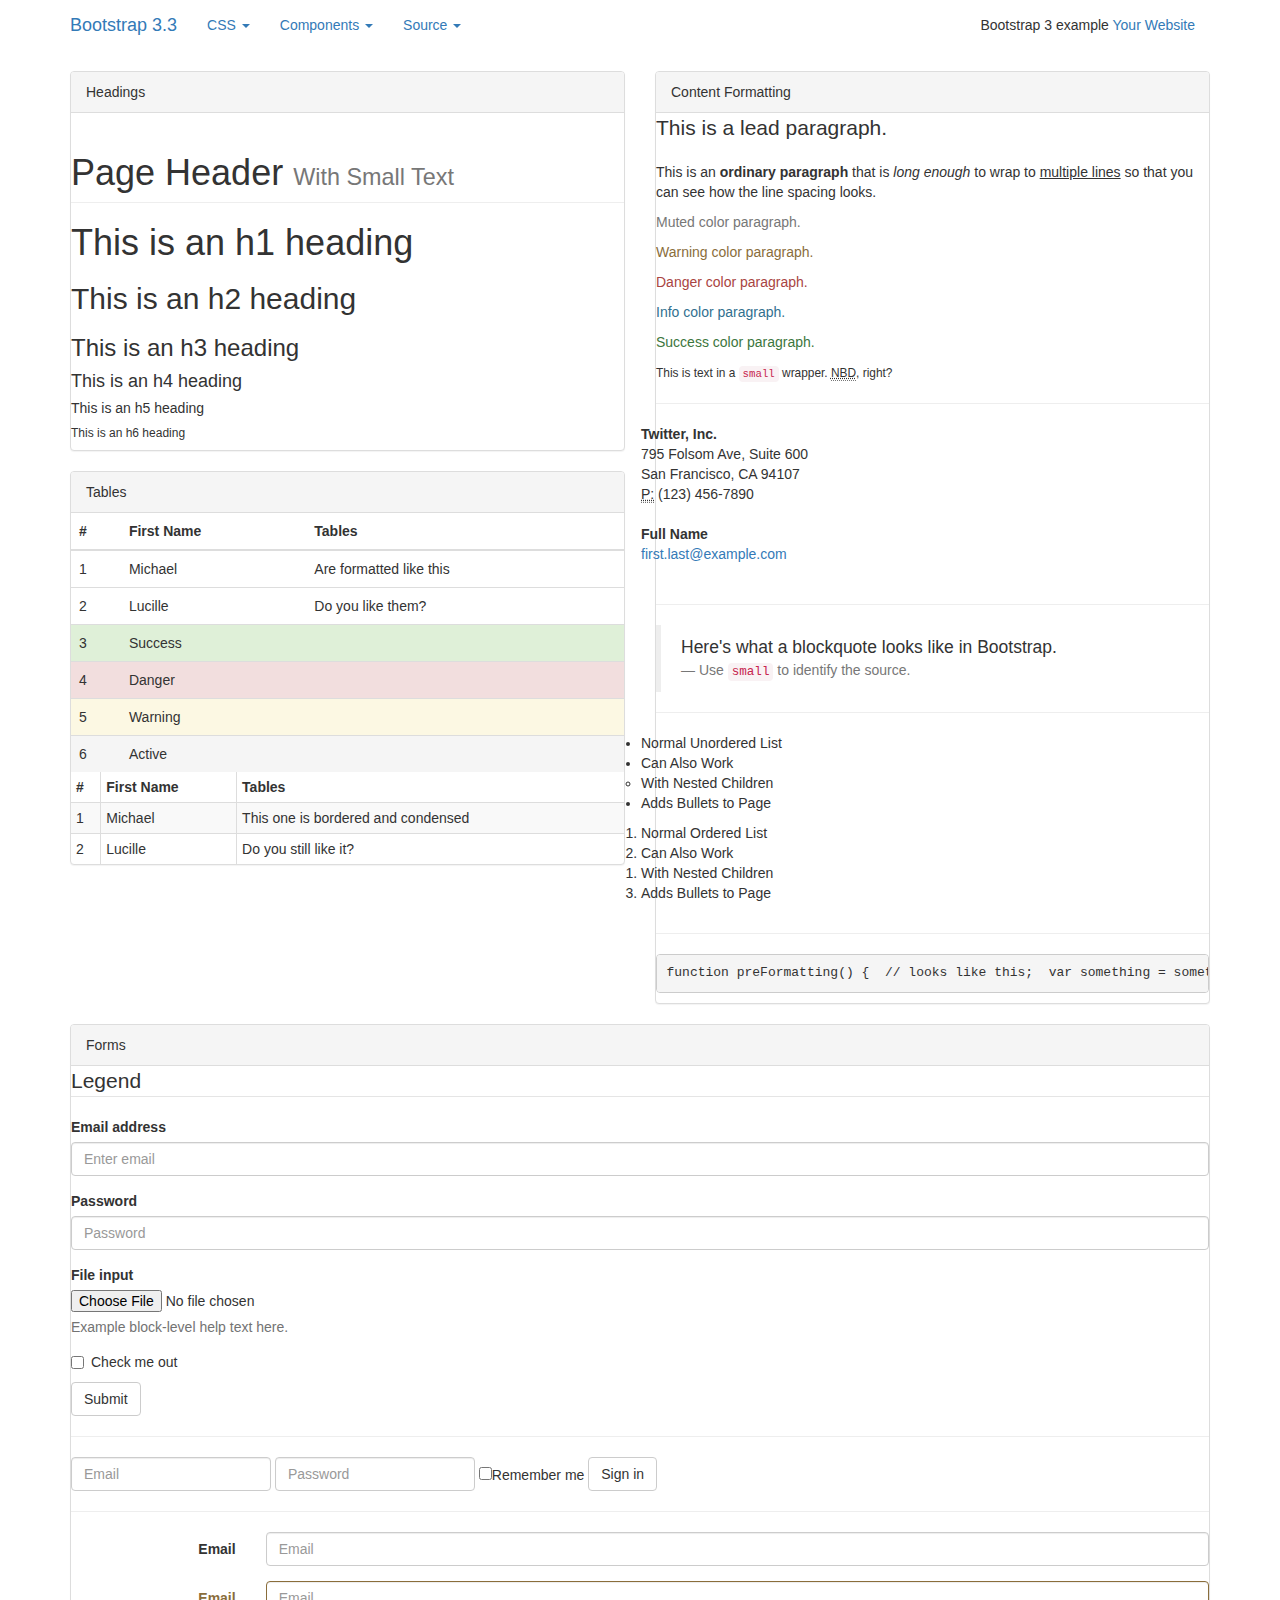
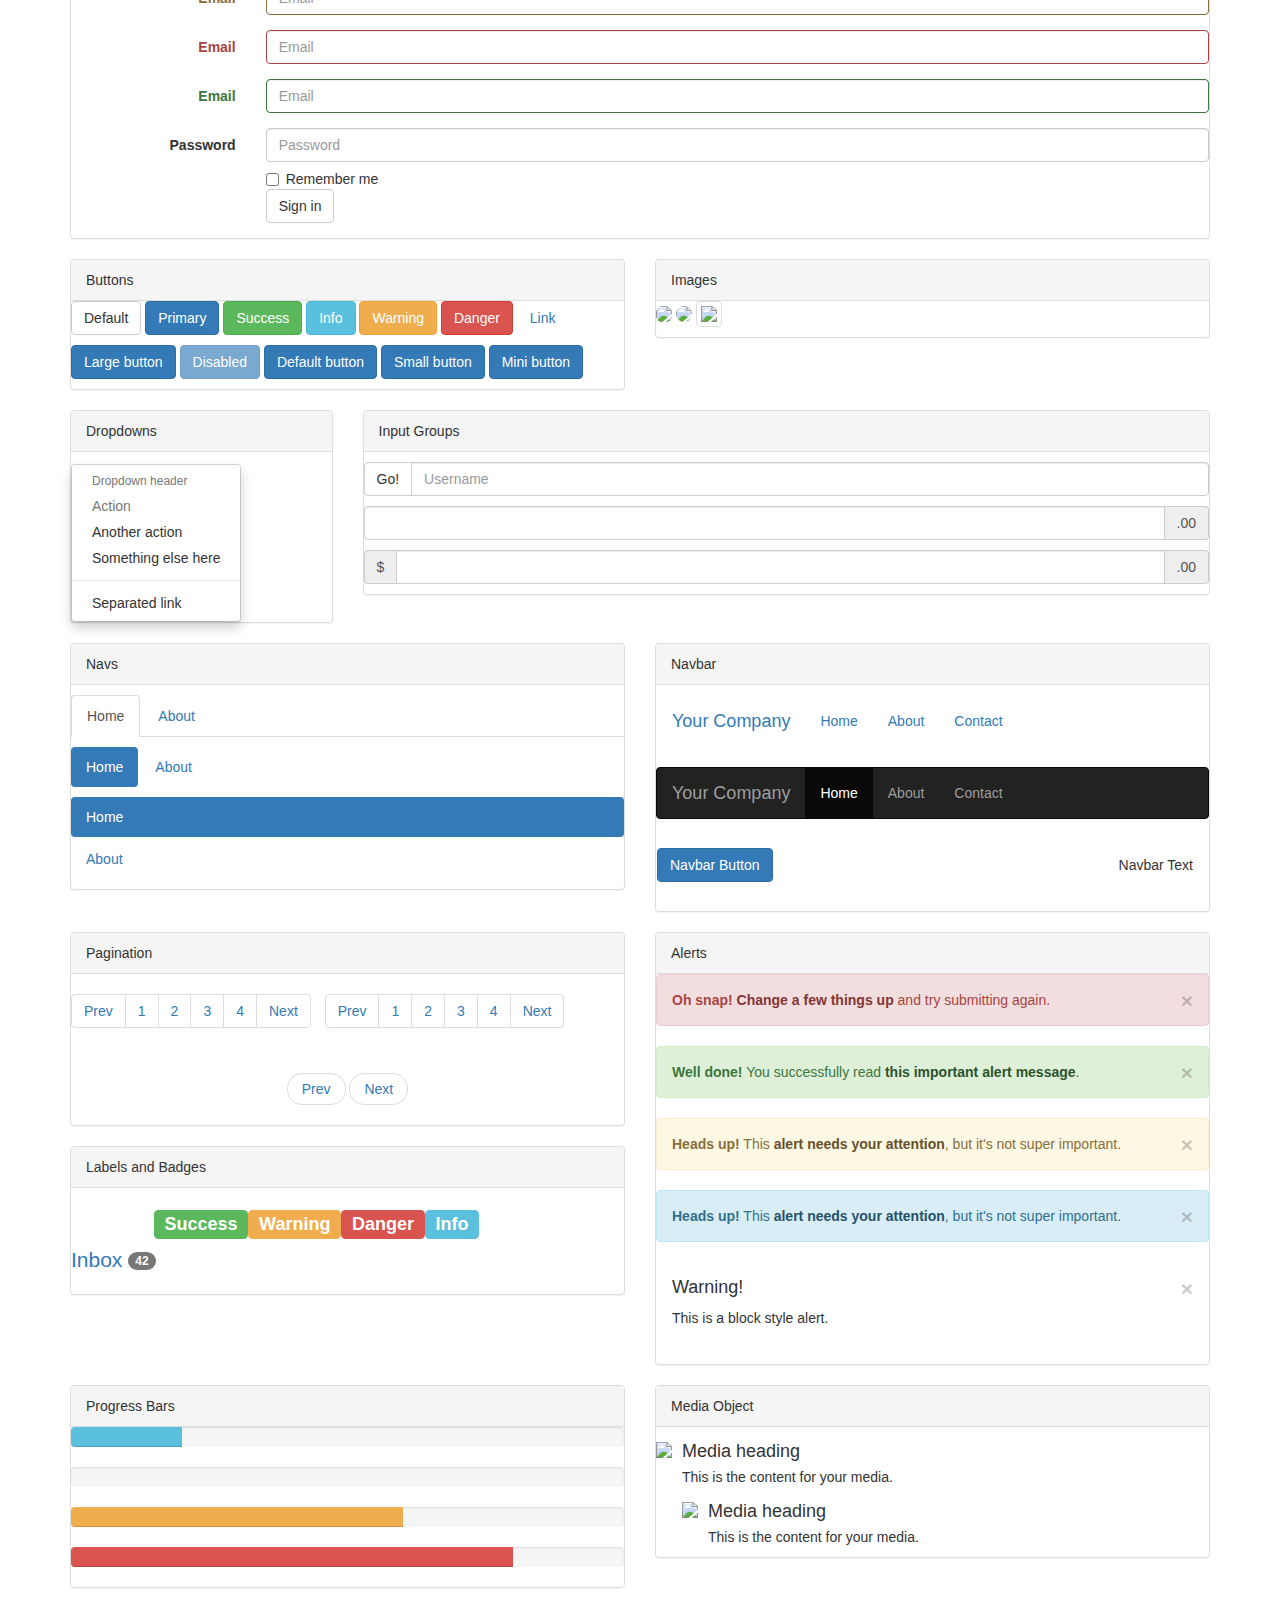
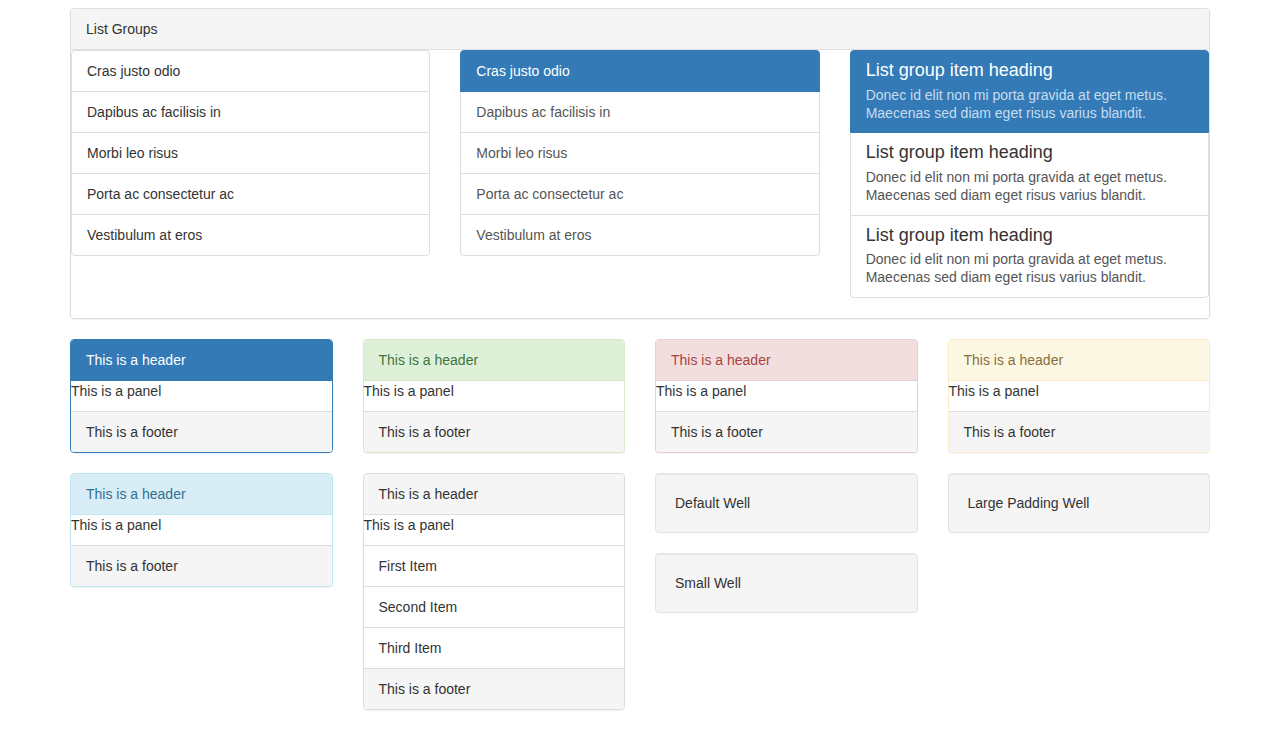
==== index.html @ eff976f9 "initial Project Planning" ====
<!DOCTYPE html>
<html lang="en" class="no-js">

<head>
	<meta charset="utf-8">
	<meta http-equiv="X-UA-Compatible" content="IE=edge">
	<meta name="viewport" content="width=device-width, initial-scale=1">
	<link rel="shortcut icon" href="img/favicon.ico">
	<meta name="theme-color" content=" choose a color for your website">
	<link rel="apple-touch-icon" sizes="57x57" href="img/favicon.ico">
	<link rel="apple-touch-icon" sizes="114x114" href="img/favicon.ico">
	<link rel="apple-touch-icon" sizes="72x72" href="img/favicon.ico">
	<link rel="apple-touch-icon" sizes="144x144" href="img/favicon.ico">
	<title> Inspiring Coffee </title>
	<meta name="author" content="Author ">
	<meta name="description" content="what is this website for">
	<meta name="keywords" content="keywords for your website">
	<!-- =============================================
				CSS Files
================================================== -->
	<link href="css/bootstrap.min.css" rel="stylesheet">
	<link href="css/font-awesome.min.css" rel="stylesheet">
	<link href="css/animate.css" rel="stylesheet">
	<link href="css/style.css" rel="stylesheet">
</head>


<body class=" ">
	<div class="navbar navbar-static-top">
		<div class="container">
			<a href="#" class="navbar-brand">Bootstrap 3.3</a>
			<ul class="nav navbar-nav">
				<li class="dropdown">
					<a href="#" class="dropdown-toggle" data-toggle="dropdown">CSS <span class="caret"></span></a>
					<ul class="dropdown-menu">
						<li><a href="#headings">Headings</a></li>
						<li><a href="#content-formatting">Content</a></li>
						<li><a href="#tables">Tables</a></li>
						<li><a href="#forms">Forms</a></li>
						<li><a href="#images">Images</a></li>
					</ul>
				</li>
				<li class="dropdown">
					<a href="#" class="dropdown-toggle" data-toggle="dropdown">Components <span class="caret"></span></a>
					<ul class="dropdown-menu">
						<li><a href="#dropdowns">Dropdowns</a></li>
						<li><a href="#input-groups">Input Groups</a></li>
						<li><a href="#navs">Navs</a></li>
						<li><a href="#navbar">Navbar</a></li>
						<li><a href="#pagination">Pagination</a></li>
						<li><a href="#alerts">Alerts</a></li>
						<li><a href="#labels">Labels</a></li>
						<li><a href="#progress">Progress</a></li>
						<li><a href="#media-object">Media Object</a></li>
						<li><a href="#list-groups">List Groups</a></li>
						<li><a href="#panels">Panels</a></li>
						<li><a href="#wells">Wells</a></li>
					</ul>
				</li>
				<li class="dropdown">
					<a href="#" class="dropdown-toggle" data-toggle="dropdown">Source <span class="caret"></span></a>
					<ul class="dropdown-menu">
						<li><a href="">bootstrap.css</a></li>
						<li><a href="">bootstrap.min.css</a></li>
						<li class="divider"></li>
						<li><a href="">variables.less</a></li>
						<li><a href="">theme.less</a></li>
					</ul>
				</li>
			</ul>
			<p class="navbar-text pull-right">Bootstrap 3 example <a href="#" target="_blank">Your Website </a></p>
		</div>
	</div>
	<div class="container">
		<div class="row">
			<div class="col-lg-6">
				<div class="panel panel-default" id="headings">
					<div class="panel-heading">Headings
					</div>
					<h1 class="page-header">Page Header <small>With Small Text</small></h1>
					<h1>This is an h1 heading</h1>
					<h2>This is an h2 heading</h2>
					<h3>This is an h3 heading</h3>
					<h4>This is an h4 heading</h4>
					<h5>This is an h5 heading</h5>
					<h6>This is an h6 heading</h6>
				</div>
				<div class="panel panel-default" id="tables">
					<div class="panel-heading">Tables
					</div>
					<table class="table table-hover">
						<thead>
							<tr>
								<th>#</th>
								<th>First Name</th>
								<th>Tables</th>
							</tr>
						</thead>
						<tbody>
							<tr>
								<td>1</td>
								<td>Michael</td>
								<td>Are formatted like this</td>
							</tr>
							<tr>
								<td>2</td>
								<td>Lucille</td>
								<td>Do you like them?</td>
							</tr>
							<tr class="success">
								<td>3</td>
								<td>Success</td>
								<td></td>
							</tr>
							<tr class="danger">
								<td>4</td>
								<td>Danger</td>
								<td></td>
							</tr>
							<tr class="warning">
								<td>5</td>
								<td>Warning</td>
								<td></td>
							</tr>
							<tr class="active">
								<td>6</td>
								<td>Active</td>
								<td></td>
							</tr>
						</tbody>
					</table>
					<table class="table table-striped table-bordered table-condensed">
						<thead>
							<tr>
								<th>#</th>
								<th>First Name</th>
								<th>Tables</th>
							</tr>
						</thead>
						<tbody>
							<tr>
								<td>1</td>
								<td>Michael</td>
								<td>This one is bordered and condensed</td>
							</tr>
							<tr>
								<td>2</td>
								<td>Lucille</td>
								<td>Do you still like it?</td>
							</tr>
						</tbody>
					</table>
				</div>
			</div>
			<div class="col-lg-6">
				<div class="panel panel-default" id="content-formatting">
					<div class="panel-heading">Content Formatting
					</div>
					<p class="lead">This is a lead paragraph.</p>
					<p>This is an <b>ordinary paragraph</b> that is <i>long enough</i> to wrap to <u>multiple lines</u> so that you can see how the line spacing looks.</p>
					<p class="text-muted">Muted color paragraph.</p>
					<p class="text-warning">Warning color paragraph.</p>
					<p class="text-danger">Danger color paragraph.</p>
					<p class="text-info">Info color paragraph.</p>
					<p class="text-success">Success color paragraph.</p>
					<p><small>This is text in a <code>small</code> wrapper. <abbr title="No Big Deal">NBD</abbr>, right?</small></p>
					<hr>
					<div class="row">
						<address class="col-6">                <strong>Twitter, Inc.</strong><br>                795 Folsom Ave, Suite 600<br>                San Francisco, CA 94107<br>                <abbr title="Phone">P:</abbr> (123) 456-7890              </address><address class="col-6">                <strong>Full Name</strong><br>                <a href="mailto:#">first.last@example.com</a>              </address>
					</div>
					<hr>
					<blockquote>Here's what a blockquote looks like in Bootstrap. <small>Use <code>small</code> to identify the source.</small>
					</blockquote>
					<hr>
					<div class="row">
						<div class="col-6">
							<ul>
								<li>Normal Unordered List</li>
								<li>Can Also Work
									<ul>
										<li>With Nested Children</li>
									</ul>
								</li>
								<li>Adds Bullets to Page</li>
							</ul>
						</div>
						<div class="col-6">
							<ol>
								<li>Normal Ordered List</li>
								<li>Can Also Work
									<ol>
										<li>With Nested Children</li>
									</ol>
								</li>
								<li>Adds Bullets to Page</li>
							</ol>
						</div>
					</div>
					<hr>
					<pre>function preFormatting() {  // looks like this;  var something = somethingElse;  return true;}</pre>
				</div>
			</div>
		</div>
		<div class="panel panel-default" id="forms">
			<div class="panel-heading">Forms
			</div>
			<form>
				<fieldset>
					<legend>Legend</legend>
					<div class="form-group">
						<label for="exampleInputEmail">Email address</label>
						<input type="text" class="form-control" id="exampleInputEmail" placeholder="Enter email">
					</div>
					<div class="form-group">
						<label for="exampleInputPassword">Password</label>
						<input type="password" class="form-control" id="exampleInputPassword" placeholder="Password">
					</div>
					<div class="form-group">
						<label for="exampleInputFile">File input</label>
						<input type="file" id="exampleInputFile">
						<p class="help-block">Example block-level help text here.</p>
					</div>
					<div class="checkbox">
						<label>
                <input type="checkbox">Check me out</label>
					</div>
					<button type="submit" class="btn btn-default">Submit</button>
				</fieldset>
			</form>
			<hr>
			<form class="form-inline">
				<input type="text" class="form-control" placeholder="Email" style="width: 200px;">
				<input type="password" class="form-control" placeholder="Password" style="width: 200px;">
				<div class="checkbox">
					<label>
              <input type="checkbox">Remember me</label>
				</div>
				<button type="submit" class="btn btn-default">Sign in</button>
			</form>
			<hr>
			<form class="form-horizontal">
				<div class="form-group">
					<label for="inputEmail" class="col-lg-2 control-label">Email</label>
					<div class="col-lg-10">
						<input type="text" class="form-control" id="inputEmail" placeholder="Email">
					</div>
				</div>
				<div class="form-group has-warning">
					<label for="inputEmail" class="col-lg-2 control-label">Email</label>
					<div class="col-lg-10">
						<input type="text" class="form-control" id="inputEmail" placeholder="Email">
					</div>
				</div>
				<div class="form-group has-error">
					<label for="inputEmail" class="col-lg-2 control-label">Email</label>
					<div class="col-lg-10">
						<input type="text" class="form-control" id="inputEmail" placeholder="Email">
					</div>
				</div>
				<div class="form-group has-success">
					<label for="inputEmail" class="col-lg-2 control-label">Email</label>
					<div class="col-lg-10">
						<input type="text" class="form-control" id="inputEmail" placeholder="Email">
					</div>
				</div>
				<div class="form-group">
					<label for="inputPassword" class="col-lg-2 control-label">Password</label>
					<div class="col-lg-10">
						<input type="password" class="form-control" id="inputPassword" placeholder="Password">
						<div class="checkbox">
							<label>
                  <input type="checkbox">Remember me</label>
						</div>
						<button type="submit" class="btn btn-default">Sign in</button>
					</div>
				</div>
			</form>
		</div>
		<div class="row">
			<div class="col-lg-6">
				<div class="panel panel-default" id="buttons">
					<div class="panel-heading">Buttons
					</div>
					<p>
						<!-- Standard gray button with gradient -->
						<button type="button" class="btn btn-default">Default</button>
						<!-- Provides extra visual weight and identifies the primary action in a set of buttons -->
						<button type="button" class="btn btn-primary">Primary</button>
						<!-- Indicates a successful or positive action -->
						<button type="button" class="btn btn-success">Success</button>
						<!-- Contextual button for informational alert messages -->
						<button type="button" class="btn btn-info">Info</button>
						<!-- Indicates caution should be taken with this action -->
						<button type="button" class="btn btn-warning">Warning</button>
						<!-- Indicates a dangerous or potentially negative action -->
						<button type="button" class="btn btn-danger">Danger</button>
						<!-- Deemphasize a button by making it look like a link while maintaining button behavior -->
						<button type="button" class="btn btn-link">Link</button></p>
					<p>
						<button type="button" class="btn btn-primary btn-large">Large button</button>
						<button type="button" class="btn btn-primary disabled">Disabled</button>
						<button type="button" class="btn btn-primary">Default button</button>
						<button type="button" class="btn btn-primary btn-small">Small button</button>
						<button type="button" class="btn btn-primary btn-mini">Mini button</button></p>
				</div>
			</div>
			<div class="col-lg-6">
				<div class="panel panel-default" id="images">
					<div class="panel-heading">Images
					</div>
					<p><img src="http://placehold.it/120x100" class="img-rounded">
						<img src="http://placehold.it/120x100" class="img-circle">
						<img src="http://placehold.it/120x100" class="img-thumbnail"></p>
				</div>
			</div>
		</div>
		<div class="row">
			<div class="col-lg-3">
				<div class="panel panel-default clearfix" id="dropdowns">
					<div class="panel-heading">Dropdowns
					</div>
					<p></p>
					<div class="dropdown">
						<!-- Link or button to toggle dropdown -->
						<ul class="dropdown-menu" role="menu" aria-labelledby="dropdownMenu" style="display: block; position: static;">
							<li class="dropdown-header">Dropdown header</li>
							<li class="disabled">
								<a tabindex="-1" href="#">Action</a>
							</li>
							<li>
								<a tabindex="-1" href="#">Another action</a>
							</li>
							<li>
								<a tabindex="-1" href="#">Something else here</a>
							</li>
							<li class="divider"></li>
							<li>
								<a tabindex="-1" href="#">Separated link</a>
							</li>
						</ul>
					</div>
					<p></p>
				</div>
			</div>
			<div class="col-lg-9">
				<div class="panel panel-default" id="input-groups">
					<div class="panel-heading">Input Groups
					</div>
					<p></p>
					<div class="input-group">
						<span class="input-group-btn">                <button class="btn btn-default" type="button">Go!</button>              </span><input type="text" class="form-control" placeholder="Username">
					</div>
					<p></p>
					<p></p>
					<div class="input-group">
						<input type="text" class="form-control input-large">
						<span class="input-group-addon input-large">.00</span>
					</div>
					<p></p>
					<p></p>
					<div class="input-group">
						<span class="input-group-addon">$</span><input type="text" class="form-control">
						<span class="input-group-addon">.00</span>
					</div>
					<p></p>
				</div>
			</div>
		</div>
		<div class="row">
			<div class="col-lg-6">
				<div class="panel panel-default" id="navs">
					<div class="panel-heading">Navs
					</div>
					<p></p>
					<ul class="nav nav-tabs">
						<li class="active">
							<a href="#">Home</a>
						</li>
						<li>
							<a href="#">About</a>
						</li>
					</ul>
					<p></p>
					<p></p>
					<ul class="nav nav-pills">
						<li class="active">
							<a href="#">Home</a>
						</li>
						<li>
							<a href="#">About</a>
						</li>
					</ul>
					<p></p>
					<p></p>
					<ul class="nav nav-stacked nav-pills">
						<li class="active">
							<a href="#">Home</a>
						</li>
						<li>
							<a href="#">About</a>
						</li>
					</ul>
					<p></p>
				</div>
			</div>
			<div class="col-lg-6" id="navbar">
				<div class="panel panel-default">
					<div class="panel-heading">Navbar
					</div>
					<p></p>
					<div class="navbar">
						<a href="#" class="navbar-brand">Your Company</a>
						<ul class="nav navbar-nav">
							<li class="active">
								<a href="#">Home</a>
							</li>
							<li>
								<a href="#">About</a>
							</li>
							<li>
								<a href="#">Contact</a>
							</li>
						</ul>
					</div>
					<div class="navbar navbar-inverse">
						<a href="#" class="navbar-brand">Your Company</a>
						<ul class="nav navbar-nav">
							<li class="active">
								<a href="#">Home</a>
							</li>
							<li>
								<a href="#">About</a>
							</li>
							<li>
								<a href="#">Contact</a>
							</li>
						</ul>
					</div>
					<div class="navbar">
						<a class="btn btn-primary navbar-btn">Navbar Button</a>
						<p class="navbar-text pull-right">Navbar Text</p>
					</div>
					<p></p>
				</div>
			</div>
		</div>
		<div class="row">
			<div class="col-lg-6">
				<div class="panel panel-default" id="pagination">
					<div class="panel-heading">Pagination
					</div>
					<ul class="pagination" style="margin-right: 10px;">
						<li>
							<a href="#">Prev</a>
						</li>
						<li>
							<a href="#">1</a>
						</li>
						<li>
							<a href="#">2</a>
						</li>
						<li>
							<a href="#">3</a>
						</li>
						<li>
							<a href="#">4</a>
						</li>
						<li>
							<a href="#">Next</a>
						</li>
					</ul>
					<ul class="pagination pagination-large">
						<li>
							<a href="#">Prev</a>
						</li>
						<li>
							<a href="#">1</a>
						</li>
						<li>
							<a href="#">2</a>
						</li>
						<li>
							<a href="#">3</a>
						</li>
						<li>
							<a href="#">4</a>
						</li>
						<li>
							<a href="#">Next</a>
						</li>
					</ul>
					<ul class="pager">
						<li>
							<a href="#">Prev</a>
						</li>
						<li>
							<a href="#">Next</a>
						</li>
					</ul>
				</div>
				<div class="panel panel-default" id="labels">
					<div class="panel-heading">Labels and Badges
					</div>
					<h3><span class="label">Default</span><span class="label label-success">Success</span><span class="label label-warning">Warning</span><span class="label label-danger">Danger</span><span class="label label-info">Info</span></h3>
					<p class="lead"><a href="#">Inbox <span class="badge">42</span></a></p>
				</div>
			</div>
			<div class="col-lg-6">
				<div class="panel panel-default" id="alerts">
					<div class="panel-heading">Alerts
					</div>
					<div>
						<div class="alert alert-danger">
							<button type="button" class="close" data-dismiss="alert">×</button>
							<strong>Oh snap!</strong> <a href="#" class="alert-link">Change a few things up</a> and try submitting again.
						</div>
						<div class="alert alert-success">
							<button type="button" class="close" data-dismiss="alert">×</button>
							<strong>Well done!</strong> You successfully read <a href="#" class="alert-link">this important alert message</a>.
						</div>
						<div class="alert alert-warning">
							<button type="button" class="close" data-dismiss="alert">×</button>
							<strong>Heads up!</strong> This <a href="#" class="alert-link">alert needs your attention</a>, but it's not super important.
						</div>
						<div class="alert alert-info">
							<button type="button" class="close" data-dismiss="alert">×</button>
							<strong>Heads up!</strong> This <a href="#" class="alert-link">alert needs your attention</a>, but it's not super important.
						</div>
						<div class="alert alert-block">
							<button type="button" class="close" data-dismiss="alert">×</button>
							<h4>Warning!</h4>
							<p>This is a block style alert.</p>
						</div>
					</div>
				</div>
			</div>
		</div>
		<div class="row">
			<div class="col-lg-6">
				<div class="panel panel-default" id="progress">
					<div class="panel-heading">Progress Bars
					</div>
					<div class="progress">
						<div class="progress-bar progress-bar-info" style="width: 20%"></div>
					</div>
					<div class="progress progress-striped active">
						<div class="progress-bar progress-bar-success"></div>
					</div>
					<div class="progress">
						<div class="progress-bar progress-bar-warning" style="width: 60%"></div>
					</div>
					<div class="progress">
						<div class="progress-bar progress-bar-danger" style="width: 80%"></div>
					</div>
				</div>
			</div>
			<div class="col-lg-6">
				<div class="panel panel-default" id="media-object">
					<div class="panel-heading">Media Object
					</div>
					<p></p>
					<div class="media">
						<a class="pull-left" href="#"> <img class="media-object" src="http://placehold.it/64x64"> </a>
						<div class="media-body">
							<h4 class="media-heading">Media heading</h4>
							<p>This is the content for your media.</p>
							<div class="media">
								<a class="pull-left" href="#"> <img class="media-object" src="http://placehold.it/64x64"> </a>
								<div class="media-body">
									<h4 class="media-heading">Media heading</h4>
									<p>This is the content for your media.</p>
								</div>
							</div>
						</div>
					</div>
				</div>
			</div>
		</div>
		<div class="panel panel-default" id="list-groups">
			<div class="panel-heading">List Groups
			</div>
			<div class="row">
				<div class="col-lg-4">
					<ul class="list-group">
						<li class="list-group-item">Cras justo odio</li>
						<li class="list-group-item">Dapibus ac facilisis in</li>
						<li class="list-group-item">Morbi leo risus</li>
						<li class="list-group-item">Porta ac consectetur ac</li>
						<li class="list-group-item">Vestibulum at eros</li>
					</ul>
				</div>
				<div class="col-lg-4">
					<div class="list-group">
						<a href="#" class="list-group-item active">          Cras justo odio        </a><a href="#" class="list-group-item">Dapibus ac facilisis in        </a><a href="#" class="list-group-item">Morbi leo risus        </a><a href="#" class="list-group-item">Porta ac consectetur ac        </a><a href="#" class="list-group-item">Vestibulum at eros        </a>
					</div>
				</div>
				<div class="col-lg-4">
					<div class="list-group">
						<a href="#" class="list-group-item active">
							<h4 class="list-group-item-heading">List group item heading</h4>
							<p class="list-group-item-text">Donec id elit non mi porta gravida at eget metus. Maecenas sed diam eget risus varius blandit.</p>
						</a>
						<a href="#" class="list-group-item">
							<h4 class="list-group-item-heading">List group item heading</h4>
							<p class="list-group-item-text">Donec id elit non mi porta gravida at eget metus. Maecenas sed diam eget risus varius blandit.</p>
						</a>
						<a href="#" class="list-group-item">
							<h4 class="list-group-item-heading">List group item heading</h4>
							<p class="list-group-item-text">Donec id elit non mi porta gravida at eget metus. Maecenas sed diam eget risus varius blandit.</p>
						</a>
					</div>
				</div>
			</div>
		</div>
		<div class="row">
			<div class="col-lg-3">
				<div class="panel panel-primary" id="panels">
					<div class="panel-heading">This is a header
					</div>
					<p>This is a panel</p>
					<div class="panel-footer">This is a footer
					</div>
				</div>
			</div>
			<div class="col-lg-3">
				<div class="panel panel-success">
					<div class="panel-heading">This is a header
					</div>
					<p>This is a panel</p>
					<div class="panel-footer">This is a footer
					</div>
				</div>
			</div>
			<div class="col-lg-3">
				<div class="panel panel-danger">
					<div class="panel-heading">This is a header
					</div>
					<p>This is a panel</p>
					<div class="panel-footer">This is a footer
					</div>
				</div>
			</div>
			<div class="col-lg-3">
				<div class="panel panel-warning">
					<div class="panel-heading">This is a header
					</div>
					<p>This is a panel</p>
					<div class="panel-footer">This is a footer
					</div>
				</div>
			</div>
		</div>
		<div class="row">
			<div class="col-lg-3">
				<div class="panel panel-info">
					<div class="panel-heading">This is a header
					</div>
					<p>This is a panel</p>
					<div class="panel-footer">This is a footer
					</div>
				</div>
			</div>
			<div class="col-lg-3">
				<div class="panel panel-default">
					<div class="panel-heading">This is a header
					</div>
					<p>This is a panel</p>
					<ul class="list-group list-group-flush">
						<li class="list-group-item">First Item</li>
						<li class="list-group-item">Second Item</li>
						<li class="list-group-item">Third Item</li>
					</ul>
					<div class="panel-footer">This is a footer
					</div>
				</div>
			</div>
			<div class="col-lg-3">
				<div class="well" id="wells">Default Well
				</div>
				<div class="well well-small">Small Well
				</div>
			</div>
			<div class="col-lg-3">
				<div class="well well-large">Large Padding Well
				</div>
			</div>
		</div>
	</div>


</body>
<script src="js/jquery-3.2.0.min.js"></script>
<script src="js/bootstrap.min.js"></script>

	<!-- JavaScript In Page  -->

	<script type="text/javascript">
		$(document).ready(function() {



		});

	</script>

</html>
---- css/style.css ----
/* fonts */

/************* Uncomment the font face *************/


/*
@font-face {
	font-family: 'Font Name';
	src: url('fonts/font_name.eot');
	src:  url('fonts/font_name.woff') format('woff'), 
	url('fonts/font_name.ttf') format('truetype'), 
	url('fonts/font_name.svg') format('svg');
	font-weight: normal;
	font-style: normal;
}
*/



/* Body */
	* { 
		margin: 0;
		padding: 0px;
	} 



/************* Layouts *************/


/************* General Styles *************/


/************* Custom Classes *************/


/************* div specific styles *************/


/************* Page specific styles (optionally) *************/
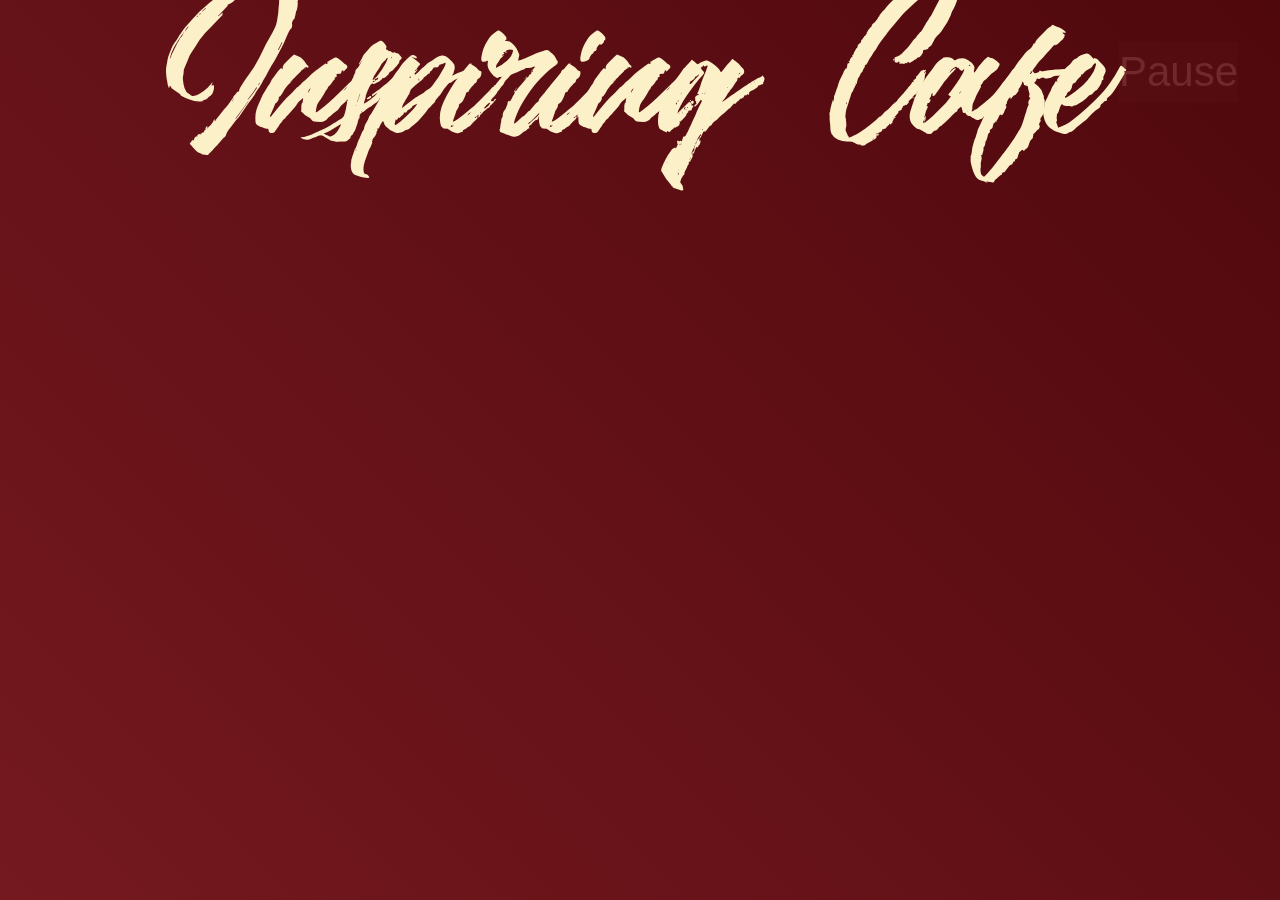
==== commit 01675f4b: "index.html structure & styling the video behind" ====
--- a/index.html
+++ b/index.html
@@ -11,7 +11,7 @@
 	<link rel="apple-touch-icon" sizes="114x114" href="img/favicon.ico">
 	<link rel="apple-touch-icon" sizes="72x72" href="img/favicon.ico">
 	<link rel="apple-touch-icon" sizes="144x144" href="img/favicon.ico">
-	<title> Inspiring Coffee </title>
+	<title> ☕ Inspiring Cafe </title>
 	<meta name="author" content="Author ">
 	<meta name="description" content="what is this website for">
 	<meta name="keywords" content="keywords for your website">
@@ -25,673 +25,56 @@
 </head>
 
 
-<body class=" ">
-	<div class="navbar navbar-static-top">
-		<div class="container">
-			<a href="#" class="navbar-brand">Bootstrap 3.3</a>
-			<ul class="nav navbar-nav">
-				<li class="dropdown">
-					<a href="#" class="dropdown-toggle" data-toggle="dropdown">CSS <span class="caret"></span></a>
-					<ul class="dropdown-menu">
-						<li><a href="#headings">Headings</a></li>
-						<li><a href="#content-formatting">Content</a></li>
-						<li><a href="#tables">Tables</a></li>
-						<li><a href="#forms">Forms</a></li>
-						<li><a href="#images">Images</a></li>
-					</ul>
-				</li>
-				<li class="dropdown">
-					<a href="#" class="dropdown-toggle" data-toggle="dropdown">Components <span class="caret"></span></a>
-					<ul class="dropdown-menu">
-						<li><a href="#dropdowns">Dropdowns</a></li>
-						<li><a href="#input-groups">Input Groups</a></li>
-						<li><a href="#navs">Navs</a></li>
-						<li><a href="#navbar">Navbar</a></li>
-						<li><a href="#pagination">Pagination</a></li>
-						<li><a href="#alerts">Alerts</a></li>
-						<li><a href="#labels">Labels</a></li>
-						<li><a href="#progress">Progress</a></li>
-						<li><a href="#media-object">Media Object</a></li>
-						<li><a href="#list-groups">List Groups</a></li>
-						<li><a href="#panels">Panels</a></li>
-						<li><a href="#wells">Wells</a></li>
-					</ul>
-				</li>
-				<li class="dropdown">
-					<a href="#" class="dropdown-toggle" data-toggle="dropdown">Source <span class="caret"></span></a>
-					<ul class="dropdown-menu">
-						<li><a href="">bootstrap.css</a></li>
-						<li><a href="">bootstrap.min.css</a></li>
-						<li class="divider"></li>
-						<li><a href="">variables.less</a></li>
-						<li><a href="">theme.less</a></li>
-					</ul>
-				</li>
-			</ul>
-			<p class="navbar-text pull-right">Bootstrap 3 example <a href="#" target="_blank">Your Website </a></p>
-		</div>
-	</div>
-	<div class="container">
-		<div class="row">
-			<div class="col-lg-6">
-				<div class="panel panel-default" id="headings">
-					<div class="panel-heading">Headings
-					</div>
-					<h1 class="page-header">Page Header <small>With Small Text</small></h1>
-					<h1>This is an h1 heading</h1>
-					<h2>This is an h2 heading</h2>
-					<h3>This is an h3 heading</h3>
-					<h4>This is an h4 heading</h4>
-					<h5>This is an h5 heading</h5>
-					<h6>This is an h6 heading</h6>
-				</div>
-				<div class="panel panel-default" id="tables">
-					<div class="panel-heading">Tables
-					</div>
-					<table class="table table-hover">
-						<thead>
-							<tr>
-								<th>#</th>
-								<th>First Name</th>
-								<th>Tables</th>
-							</tr>
-						</thead>
-						<tbody>
-							<tr>
-								<td>1</td>
-								<td>Michael</td>
-								<td>Are formatted like this</td>
-							</tr>
-							<tr>
-								<td>2</td>
-								<td>Lucille</td>
-								<td>Do you like them?</td>
-							</tr>
-							<tr class="success">
-								<td>3</td>
-								<td>Success</td>
-								<td></td>
-							</tr>
-							<tr class="danger">
-								<td>4</td>
-								<td>Danger</td>
-								<td></td>
-							</tr>
-							<tr class="warning">
-								<td>5</td>
-								<td>Warning</td>
-								<td></td>
-							</tr>
-							<tr class="active">
-								<td>6</td>
-								<td>Active</td>
-								<td></td>
-							</tr>
-						</tbody>
-					</table>
-					<table class="table table-striped table-bordered table-condensed">
-						<thead>
-							<tr>
-								<th>#</th>
-								<th>First Name</th>
-								<th>Tables</th>
-							</tr>
-						</thead>
-						<tbody>
-							<tr>
-								<td>1</td>
-								<td>Michael</td>
-								<td>This one is bordered and condensed</td>
-							</tr>
-							<tr>
-								<td>2</td>
-								<td>Lucille</td>
-								<td>Do you still like it?</td>
-							</tr>
-						</tbody>
-					</table>
-				</div>
-			</div>
-			<div class="col-lg-6">
-				<div class="panel panel-default" id="content-formatting">
-					<div class="panel-heading">Content Formatting
-					</div>
-					<p class="lead">This is a lead paragraph.</p>
-					<p>This is an <b>ordinary paragraph</b> that is <i>long enough</i> to wrap to <u>multiple lines</u> so that you can see how the line spacing looks.</p>
-					<p class="text-muted">Muted color paragraph.</p>
-					<p class="text-warning">Warning color paragraph.</p>
-					<p class="text-danger">Danger color paragraph.</p>
-					<p class="text-info">Info color paragraph.</p>
-					<p class="text-success">Success color paragraph.</p>
-					<p><small>This is text in a <code>small</code> wrapper. <abbr title="No Big Deal">NBD</abbr>, right?</small></p>
-					<hr>
-					<div class="row">
-						<address class="col-6">                <strong>Twitter, Inc.</strong><br>                795 Folsom Ave, Suite 600<br>                San Francisco, CA 94107<br>                <abbr title="Phone">P:</abbr> (123) 456-7890              </address><address class="col-6">                <strong>Full Name</strong><br>                <a href="mailto:#">first.last@example.com</a>              </address>
-					</div>
-					<hr>
-					<blockquote>Here's what a blockquote looks like in Bootstrap. <small>Use <code>small</code> to identify the source.</small>
-					</blockquote>
-					<hr>
-					<div class="row">
-						<div class="col-6">
-							<ul>
-								<li>Normal Unordered List</li>
-								<li>Can Also Work
-									<ul>
-										<li>With Nested Children</li>
-									</ul>
-								</li>
-								<li>Adds Bullets to Page</li>
-							</ul>
-						</div>
-						<div class="col-6">
-							<ol>
-								<li>Normal Ordered List</li>
-								<li>Can Also Work
-									<ol>
-										<li>With Nested Children</li>
-									</ol>
-								</li>
-								<li>Adds Bullets to Page</li>
-							</ol>
-						</div>
-					</div>
-					<hr>
-					<pre>function preFormatting() {  // looks like this;  var something = somethingElse;  return true;}</pre>
-				</div>
-			</div>
-		</div>
-		<div class="panel panel-default" id="forms">
-			<div class="panel-heading">Forms
-			</div>
-			<form>
-				<fieldset>
-					<legend>Legend</legend>
-					<div class="form-group">
-						<label for="exampleInputEmail">Email address</label>
-						<input type="text" class="form-control" id="exampleInputEmail" placeholder="Enter email">
-					</div>
-					<div class="form-group">
-						<label for="exampleInputPassword">Password</label>
-						<input type="password" class="form-control" id="exampleInputPassword" placeholder="Password">
-					</div>
-					<div class="form-group">
-						<label for="exampleInputFile">File input</label>
-						<input type="file" id="exampleInputFile">
-						<p class="help-block">Example block-level help text here.</p>
-					</div>
-					<div class="checkbox">
-						<label>
-                <input type="checkbox">Check me out</label>
-					</div>
-					<button type="submit" class="btn btn-default">Submit</button>
-				</fieldset>
-			</form>
-			<hr>
-			<form class="form-inline">
-				<input type="text" class="form-control" placeholder="Email" style="width: 200px;">
-				<input type="password" class="form-control" placeholder="Password" style="width: 200px;">
-				<div class="checkbox">
-					<label>
-              <input type="checkbox">Remember me</label>
-				</div>
-				<button type="submit" class="btn btn-default">Sign in</button>
-			</form>
-			<hr>
-			<form class="form-horizontal">
-				<div class="form-group">
-					<label for="inputEmail" class="col-lg-2 control-label">Email</label>
-					<div class="col-lg-10">
-						<input type="text" class="form-control" id="inputEmail" placeholder="Email">
-					</div>
-				</div>
-				<div class="form-group has-warning">
-					<label for="inputEmail" class="col-lg-2 control-label">Email</label>
-					<div class="col-lg-10">
-						<input type="text" class="form-control" id="inputEmail" placeholder="Email">
-					</div>
-				</div>
-				<div class="form-group has-error">
-					<label for="inputEmail" class="col-lg-2 control-label">Email</label>
-					<div class="col-lg-10">
-						<input type="text" class="form-control" id="inputEmail" placeholder="Email">
-					</div>
-				</div>
-				<div class="form-group has-success">
-					<label for="inputEmail" class="col-lg-2 control-label">Email</label>
-					<div class="col-lg-10">
-						<input type="text" class="form-control" id="inputEmail" placeholder="Email">
-					</div>
-				</div>
-				<div class="form-group">
-					<label for="inputPassword" class="col-lg-2 control-label">Password</label>
-					<div class="col-lg-10">
-						<input type="password" class="form-control" id="inputPassword" placeholder="Password">
-						<div class="checkbox">
-							<label>
-                  <input type="checkbox">Remember me</label>
-						</div>
-						<button type="submit" class="btn btn-default">Sign in</button>
-					</div>
-				</div>
-			</form>
-		</div>
-		<div class="row">
-			<div class="col-lg-6">
-				<div class="panel panel-default" id="buttons">
-					<div class="panel-heading">Buttons
-					</div>
-					<p>
-						<!-- Standard gray button with gradient -->
-						<button type="button" class="btn btn-default">Default</button>
-						<!-- Provides extra visual weight and identifies the primary action in a set of buttons -->
-						<button type="button" class="btn btn-primary">Primary</button>
-						<!-- Indicates a successful or positive action -->
-						<button type="button" class="btn btn-success">Success</button>
-						<!-- Contextual button for informational alert messages -->
-						<button type="button" class="btn btn-info">Info</button>
-						<!-- Indicates caution should be taken with this action -->
-						<button type="button" class="btn btn-warning">Warning</button>
-						<!-- Indicates a dangerous or potentially negative action -->
-						<button type="button" class="btn btn-danger">Danger</button>
-						<!-- Deemphasize a button by making it look like a link while maintaining button behavior -->
-						<button type="button" class="btn btn-link">Link</button></p>
-					<p>
-						<button type="button" class="btn btn-primary btn-large">Large button</button>
-						<button type="button" class="btn btn-primary disabled">Disabled</button>
-						<button type="button" class="btn btn-primary">Default button</button>
-						<button type="button" class="btn btn-primary btn-small">Small button</button>
-						<button type="button" class="btn btn-primary btn-mini">Mini button</button></p>
-				</div>
-			</div>
-			<div class="col-lg-6">
-				<div class="panel panel-default" id="images">
-					<div class="panel-heading">Images
-					</div>
-					<p><img src="http://placehold.it/120x100" class="img-rounded">
-						<img src="http://placehold.it/120x100" class="img-circle">
-						<img src="http://placehold.it/120x100" class="img-thumbnail"></p>
-				</div>
-			</div>
-		</div>
-		<div class="row">
-			<div class="col-lg-3">
-				<div class="panel panel-default clearfix" id="dropdowns">
-					<div class="panel-heading">Dropdowns
-					</div>
-					<p></p>
-					<div class="dropdown">
-						<!-- Link or button to toggle dropdown -->
-						<ul class="dropdown-menu" role="menu" aria-labelledby="dropdownMenu" style="display: block; position: static;">
-							<li class="dropdown-header">Dropdown header</li>
-							<li class="disabled">
-								<a tabindex="-1" href="#">Action</a>
-							</li>
-							<li>
-								<a tabindex="-1" href="#">Another action</a>
-							</li>
-							<li>
-								<a tabindex="-1" href="#">Something else here</a>
-							</li>
-							<li class="divider"></li>
-							<li>
-								<a tabindex="-1" href="#">Separated link</a>
-							</li>
-						</ul>
-					</div>
-					<p></p>
-				</div>
-			</div>
-			<div class="col-lg-9">
-				<div class="panel panel-default" id="input-groups">
-					<div class="panel-heading">Input Groups
-					</div>
-					<p></p>
-					<div class="input-group">
-						<span class="input-group-btn">                <button class="btn btn-default" type="button">Go!</button>              </span><input type="text" class="form-control" placeholder="Username">
-					</div>
-					<p></p>
-					<p></p>
-					<div class="input-group">
-						<input type="text" class="form-control input-large">
-						<span class="input-group-addon input-large">.00</span>
-					</div>
-					<p></p>
-					<p></p>
-					<div class="input-group">
-						<span class="input-group-addon">$</span><input type="text" class="form-control">
-						<span class="input-group-addon">.00</span>
-					</div>
-					<p></p>
-				</div>
-			</div>
-		</div>
-		<div class="row">
-			<div class="col-lg-6">
-				<div class="panel panel-default" id="navs">
-					<div class="panel-heading">Navs
-					</div>
-					<p></p>
-					<ul class="nav nav-tabs">
-						<li class="active">
-							<a href="#">Home</a>
-						</li>
-						<li>
-							<a href="#">About</a>
-						</li>
-					</ul>
-					<p></p>
-					<p></p>
-					<ul class="nav nav-pills">
-						<li class="active">
-							<a href="#">Home</a>
-						</li>
-						<li>
-							<a href="#">About</a>
-						</li>
-					</ul>
-					<p></p>
-					<p></p>
-					<ul class="nav nav-stacked nav-pills">
-						<li class="active">
-							<a href="#">Home</a>
-						</li>
-						<li>
-							<a href="#">About</a>
-						</li>
-					</ul>
-					<p></p>
-				</div>
-			</div>
-			<div class="col-lg-6" id="navbar">
-				<div class="panel panel-default">
-					<div class="panel-heading">Navbar
-					</div>
-					<p></p>
-					<div class="navbar">
-						<a href="#" class="navbar-brand">Your Company</a>
-						<ul class="nav navbar-nav">
-							<li class="active">
-								<a href="#">Home</a>
-							</li>
-							<li>
-								<a href="#">About</a>
-							</li>
-							<li>
-								<a href="#">Contact</a>
-							</li>
-						</ul>
-					</div>
-					<div class="navbar navbar-inverse">
-						<a href="#" class="navbar-brand">Your Company</a>
-						<ul class="nav navbar-nav">
-							<li class="active">
-								<a href="#">Home</a>
-							</li>
-							<li>
-								<a href="#">About</a>
-							</li>
-							<li>
-								<a href="#">Contact</a>
-							</li>
-						</ul>
-					</div>
-					<div class="navbar">
-						<a class="btn btn-primary navbar-btn">Navbar Button</a>
-						<p class="navbar-text pull-right">Navbar Text</p>
-					</div>
-					<p></p>
-				</div>
-			</div>
-		</div>
-		<div class="row">
-			<div class="col-lg-6">
-				<div class="panel panel-default" id="pagination">
-					<div class="panel-heading">Pagination
-					</div>
-					<ul class="pagination" style="margin-right: 10px;">
-						<li>
-							<a href="#">Prev</a>
-						</li>
-						<li>
-							<a href="#">1</a>
-						</li>
-						<li>
-							<a href="#">2</a>
-						</li>
-						<li>
-							<a href="#">3</a>
-						</li>
-						<li>
-							<a href="#">4</a>
-						</li>
-						<li>
-							<a href="#">Next</a>
-						</li>
-					</ul>
-					<ul class="pagination pagination-large">
-						<li>
-							<a href="#">Prev</a>
-						</li>
-						<li>
-							<a href="#">1</a>
-						</li>
-						<li>
-							<a href="#">2</a>
-						</li>
-						<li>
-							<a href="#">3</a>
-						</li>
-						<li>
-							<a href="#">4</a>
-						</li>
-						<li>
-							<a href="#">Next</a>
-						</li>
-					</ul>
-					<ul class="pager">
-						<li>
-							<a href="#">Prev</a>
-						</li>
-						<li>
-							<a href="#">Next</a>
-						</li>
-					</ul>
-				</div>
-				<div class="panel panel-default" id="labels">
-					<div class="panel-heading">Labels and Badges
-					</div>
-					<h3><span class="label">Default</span><span class="label label-success">Success</span><span class="label label-warning">Warning</span><span class="label label-danger">Danger</span><span class="label label-info">Info</span></h3>
-					<p class="lead"><a href="#">Inbox <span class="badge">42</span></a></p>
-				</div>
-			</div>
-			<div class="col-lg-6">
-				<div class="panel panel-default" id="alerts">
-					<div class="panel-heading">Alerts
-					</div>
-					<div>
-						<div class="alert alert-danger">
-							<button type="button" class="close" data-dismiss="alert">×</button>
-							<strong>Oh snap!</strong> <a href="#" class="alert-link">Change a few things up</a> and try submitting again.
-						</div>
-						<div class="alert alert-success">
-							<button type="button" class="close" data-dismiss="alert">×</button>
-							<strong>Well done!</strong> You successfully read <a href="#" class="alert-link">this important alert message</a>.
-						</div>
-						<div class="alert alert-warning">
-							<button type="button" class="close" data-dismiss="alert">×</button>
-							<strong>Heads up!</strong> This <a href="#" class="alert-link">alert needs your attention</a>, but it's not super important.
-						</div>
-						<div class="alert alert-info">
-							<button type="button" class="close" data-dismiss="alert">×</button>
-							<strong>Heads up!</strong> This <a href="#" class="alert-link">alert needs your attention</a>, but it's not super important.
-						</div>
-						<div class="alert alert-block">
-							<button type="button" class="close" data-dismiss="alert">×</button>
-							<h4>Warning!</h4>
-							<p>This is a block style alert.</p>
-						</div>
-					</div>
-				</div>
-			</div>
-		</div>
-		<div class="row">
-			<div class="col-lg-6">
-				<div class="panel panel-default" id="progress">
-					<div class="panel-heading">Progress Bars
-					</div>
-					<div class="progress">
-						<div class="progress-bar progress-bar-info" style="width: 20%"></div>
-					</div>
-					<div class="progress progress-striped active">
-						<div class="progress-bar progress-bar-success"></div>
-					</div>
-					<div class="progress">
-						<div class="progress-bar progress-bar-warning" style="width: 60%"></div>
-					</div>
-					<div class="progress">
-						<div class="progress-bar progress-bar-danger" style="width: 80%"></div>
-					</div>
-				</div>
-			</div>
-			<div class="col-lg-6">
-				<div class="panel panel-default" id="media-object">
-					<div class="panel-heading">Media Object
-					</div>
-					<p></p>
-					<div class="media">
-						<a class="pull-left" href="#"> <img class="media-object" src="http://placehold.it/64x64"> </a>
-						<div class="media-body">
-							<h4 class="media-heading">Media heading</h4>
-							<p>This is the content for your media.</p>
-							<div class="media">
-								<a class="pull-left" href="#"> <img class="media-object" src="http://placehold.it/64x64"> </a>
-								<div class="media-body">
-									<h4 class="media-heading">Media heading</h4>
-									<p>This is the content for your media.</p>
-								</div>
-							</div>
-						</div>
-					</div>
-				</div>
-			</div>
-		</div>
-		<div class="panel panel-default" id="list-groups">
-			<div class="panel-heading">List Groups
-			</div>
-			<div class="row">
-				<div class="col-lg-4">
-					<ul class="list-group">
-						<li class="list-group-item">Cras justo odio</li>
-						<li class="list-group-item">Dapibus ac facilisis in</li>
-						<li class="list-group-item">Morbi leo risus</li>
-						<li class="list-group-item">Porta ac consectetur ac</li>
-						<li class="list-group-item">Vestibulum at eros</li>
-					</ul>
-				</div>
-				<div class="col-lg-4">
-					<div class="list-group">
-						<a href="#" class="list-group-item active">          Cras justo odio        </a><a href="#" class="list-group-item">Dapibus ac facilisis in        </a><a href="#" class="list-group-item">Morbi leo risus        </a><a href="#" class="list-group-item">Porta ac consectetur ac        </a><a href="#" class="list-group-item">Vestibulum at eros        </a>
-					</div>
-				</div>
-				<div class="col-lg-4">
-					<div class="list-group">
-						<a href="#" class="list-group-item active">
-							<h4 class="list-group-item-heading">List group item heading</h4>
-							<p class="list-group-item-text">Donec id elit non mi porta gravida at eget metus. Maecenas sed diam eget risus varius blandit.</p>
-						</a>
-						<a href="#" class="list-group-item">
-							<h4 class="list-group-item-heading">List group item heading</h4>
-							<p class="list-group-item-text">Donec id elit non mi porta gravida at eget metus. Maecenas sed diam eget risus varius blandit.</p>
-						</a>
-						<a href="#" class="list-group-item">
-							<h4 class="list-group-item-heading">List group item heading</h4>
-							<p class="list-group-item-text">Donec id elit non mi porta gravida at eget metus. Maecenas sed diam eget risus varius blandit.</p>
-						</a>
-					</div>
-				</div>
-			</div>
-		</div>
-		<div class="row">
-			<div class="col-lg-3">
-				<div class="panel panel-primary" id="panels">
-					<div class="panel-heading">This is a header
-					</div>
-					<p>This is a panel</p>
-					<div class="panel-footer">This is a footer
-					</div>
-				</div>
-			</div>
-			<div class="col-lg-3">
-				<div class="panel panel-success">
-					<div class="panel-heading">This is a header
-					</div>
-					<p>This is a panel</p>
-					<div class="panel-footer">This is a footer
-					</div>
-				</div>
-			</div>
-			<div class="col-lg-3">
-				<div class="panel panel-danger">
-					<div class="panel-heading">This is a header
-					</div>
-					<p>This is a panel</p>
-					<div class="panel-footer">This is a footer
-					</div>
-				</div>
-			</div>
-			<div class="col-lg-3">
-				<div class="panel panel-warning">
-					<div class="panel-heading">This is a header
-					</div>
-					<p>This is a panel</p>
-					<div class="panel-footer">This is a footer
-					</div>
-				</div>
-			</div>
-		</div>
-		<div class="row">
-			<div class="col-lg-3">
-				<div class="panel panel-info">
-					<div class="panel-heading">This is a header
-					</div>
-					<p>This is a panel</p>
-					<div class="panel-footer">This is a footer
-					</div>
-				</div>
-			</div>
-			<div class="col-lg-3">
-				<div class="panel panel-default">
-					<div class="panel-heading">This is a header
-					</div>
-					<p>This is a panel</p>
-					<ul class="list-group list-group-flush">
-						<li class="list-group-item">First Item</li>
-						<li class="list-group-item">Second Item</li>
-						<li class="list-group-item">Third Item</li>
-					</ul>
-					<div class="panel-footer">This is a footer
-					</div>
-				</div>
-			</div>
-			<div class="col-lg-3">
-				<div class="well" id="wells">Default Well
-				</div>
-				<div class="well well-small">Small Well
-				</div>
-			</div>
-			<div class="col-lg-3">
-				<div class="well well-large">Large Padding Well
-				</div>
-			</div>
-		</div>
-	</div>
+<body>
+   <div class="vid-overlay"></div>
+<div class="shapes-container">
+    <h1 class="title">
+      <!-- UTF-8, dude -->
+			Inspiring Cafe
+    </h1>
+</div>
+  
+<button id="vidpause"> Pause</button>
+  
+<div id="container">
 
+  <video id="bgvid" poster="https://i.imgur.com/2EUHWDo.jpg" preload autoplay loop muted>
+        <!-- IA: https://archive.org/details/universe_ms_space -->
+<!--        <source src=".webm" type="video/webm">-->
+<!--        <source src=".ogv" type="video/ogg">-->
+        <source src="vid/343010495.mp4" type="video/mp4">
+  </video>
+</div>
 
+<script>
+    // http://demosthenes.info/blog/777/Create-Fullscreen-HTML5-Page-Background-Video
+  
+    var vid = document.getElementById("bgvid");
+    var pauseButton = document.getElementById("vidpause");
+    function vidFade() {
+    vid.classList.add("stopfade");
+    }
+    vid.addEventListener('ended', function() {
+    // only functional if "loop" is removed
+    vid.pause();
+    // to capture IE10
+    vidFade();
+    });
+    pauseButton.addEventListener("click", function() {
+    vid.classList.toggle("stopfade");
+    if (vid.paused) {
+    vid.play();
+    pauseButton.innerHTML = "Pause";
+    } else {
+    vid.pause();
+    pauseButton.innerHTML = "Paused";
+    }
+    })
+</script>
 </body>
 <script src="js/jquery-3.2.0.min.js"></script>
 <script src="js/bootstrap.min.js"></script>
-
+	<script src="js/custom.js"></script>
 	<!-- JavaScript In Page  -->
 
 	<script type="text/javascript">
--- a/css/style.css
+++ b/css/style.css
@@ -3,17 +3,13 @@
 /************* Uncomment the font face *************/
 
 
-/*
 @font-face {
-	font-family: 'Font Name';
-	src: url('fonts/font_name.eot');
-	src:  url('fonts/font_name.woff') format('woff'), 
-	url('fonts/font_name.ttf') format('truetype'), 
-	url('fonts/font_name.svg') format('svg');
+	font-family: 'highlanderregular';
+	src:  url('../fonts/highlander-webfont.woff2') format('woff2'), 
+		  url('../fonts/highlander-webfont.woff') format('woff');
 	font-weight: normal;
 	font-style: normal;
 }
-*/
 
 
 
@@ -23,9 +19,81 @@
 		padding: 0px;
 	} 
 
-
+h1.title{
+	margin:auto;
+	font-family: 'highlanderregular',serif;
+	font-size: 150px;
+	color:#FCF0C8;
+	z-index: 2;
+}
 
 /************* Layouts *************/
+
+$shapes-size: 20em;
+
+*{
+  box-sizing: border-box;
+}
+body {
+  height: 100%;
+  padding: 0;
+  margin: 0;
+  background-color: black;
+	font-family: 'Roboto', sans-serif;
+}
+
+video {
+  z-index: -1;
+  /* HTML5 video fallback */
+  display: block;
+  background-image: url('https://i.imgur.com/2EUHWDo.jpg') no-repeat;
+  background-position: center;
+  -webkit-background-size: cover;
+          background-size: cover;
+  /* Disable play button in iOS */
+  pointer-events: none;
+  /* Center it */
+  margin: 0;
+  min-width: 100%;
+  min-height: 100%;
+  position: fixed;
+  left: 50%;
+  top: 50%;
+  -webkit-transform: translate(-50%, -50%);
+      -ms-transform: translate(-50%, -50%);
+          transform: translate(-50%, -50%);
+  transition: 1s opacity;
+}
+
+.shapes-container {
+  text-align: center; // This is neccessary because of the ul
+  font-size: $shapes-size;
+  color: rgba(255,255,255,.7);
+  display: flex;
+  align-items: center;
+  align-content: center;
+  justify-content: center;
+}
+
+.fancyText {
+  flex-flow: row wrap;
+  list-style: none;
+  display: inline-flex;
+  height: $shapes-size/20;
+  min-height: 1em;
+  padding-left: 0;
+}
+
+button {
+  border: 0;
+  cursor: pointer;
+  color: #999;
+  background-color: #111;
+  font-size: 3em;
+  position: fixed;
+  top: 1em;
+  right: 1em;
+}
 
 
 /************* General Styles *************/
@@ -39,3 +107,17 @@
 
 /************* Page specific styles (optionally) *************/
 
+
+.vid-overlay {
+	position: absolute;
+/*	background: rgba(183, 66, 66, 0.8);*/
+	/* Permalink - use to edit and share this gradient: http://colorzilla.com/gradient-editor/#911f27+0,630a10+100&0.7+0,0.7+100 */
+background: -moz-linear-gradient(45deg,  rgba(145,31,39,0.8) 0%, rgba(99,10,16,0.8) 100%); /* FF3.6-15 */
+background: -webkit-linear-gradient(45deg,  rgba(145,31,39,0.8) 0%,rgba(99,10,16,0.8) 100%); /* Chrome10-25,Safari5.1-6 */
+background: linear-gradient(45deg,  rgba(145,31,39,0.8) 0%,rgba(99,10,16,0.8) 100%); /* W3C, IE10+, FF16+, Chrome26+, Opera12+, Safari7+ */
+filter: progid:DXImageTransform.Microsoft.gradient( startColorstr='#b3911f27', endColorstr='#b3630a10',GradientType=1 ); /* IE6-9 fallback on horizontal gradient */
+
+	width:100%;
+	height:100%;
+	z-index: 1;
+}
